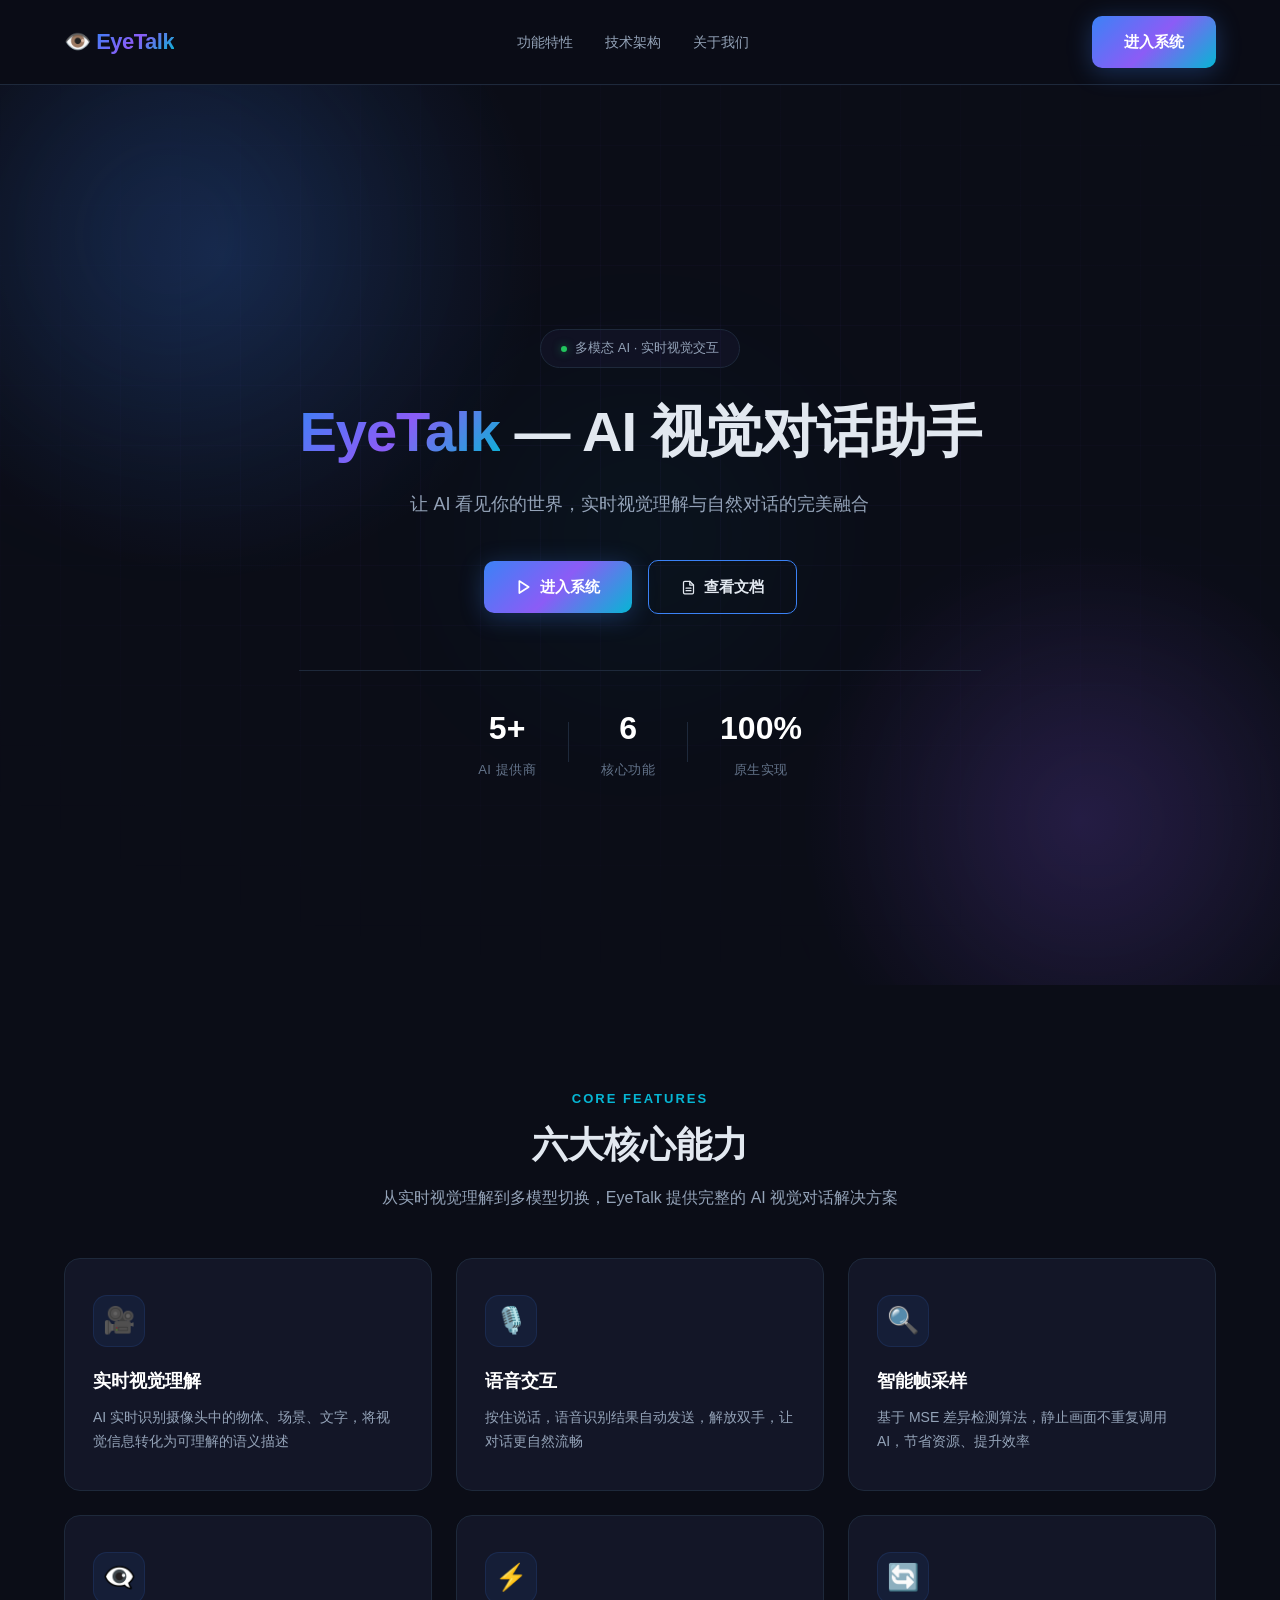
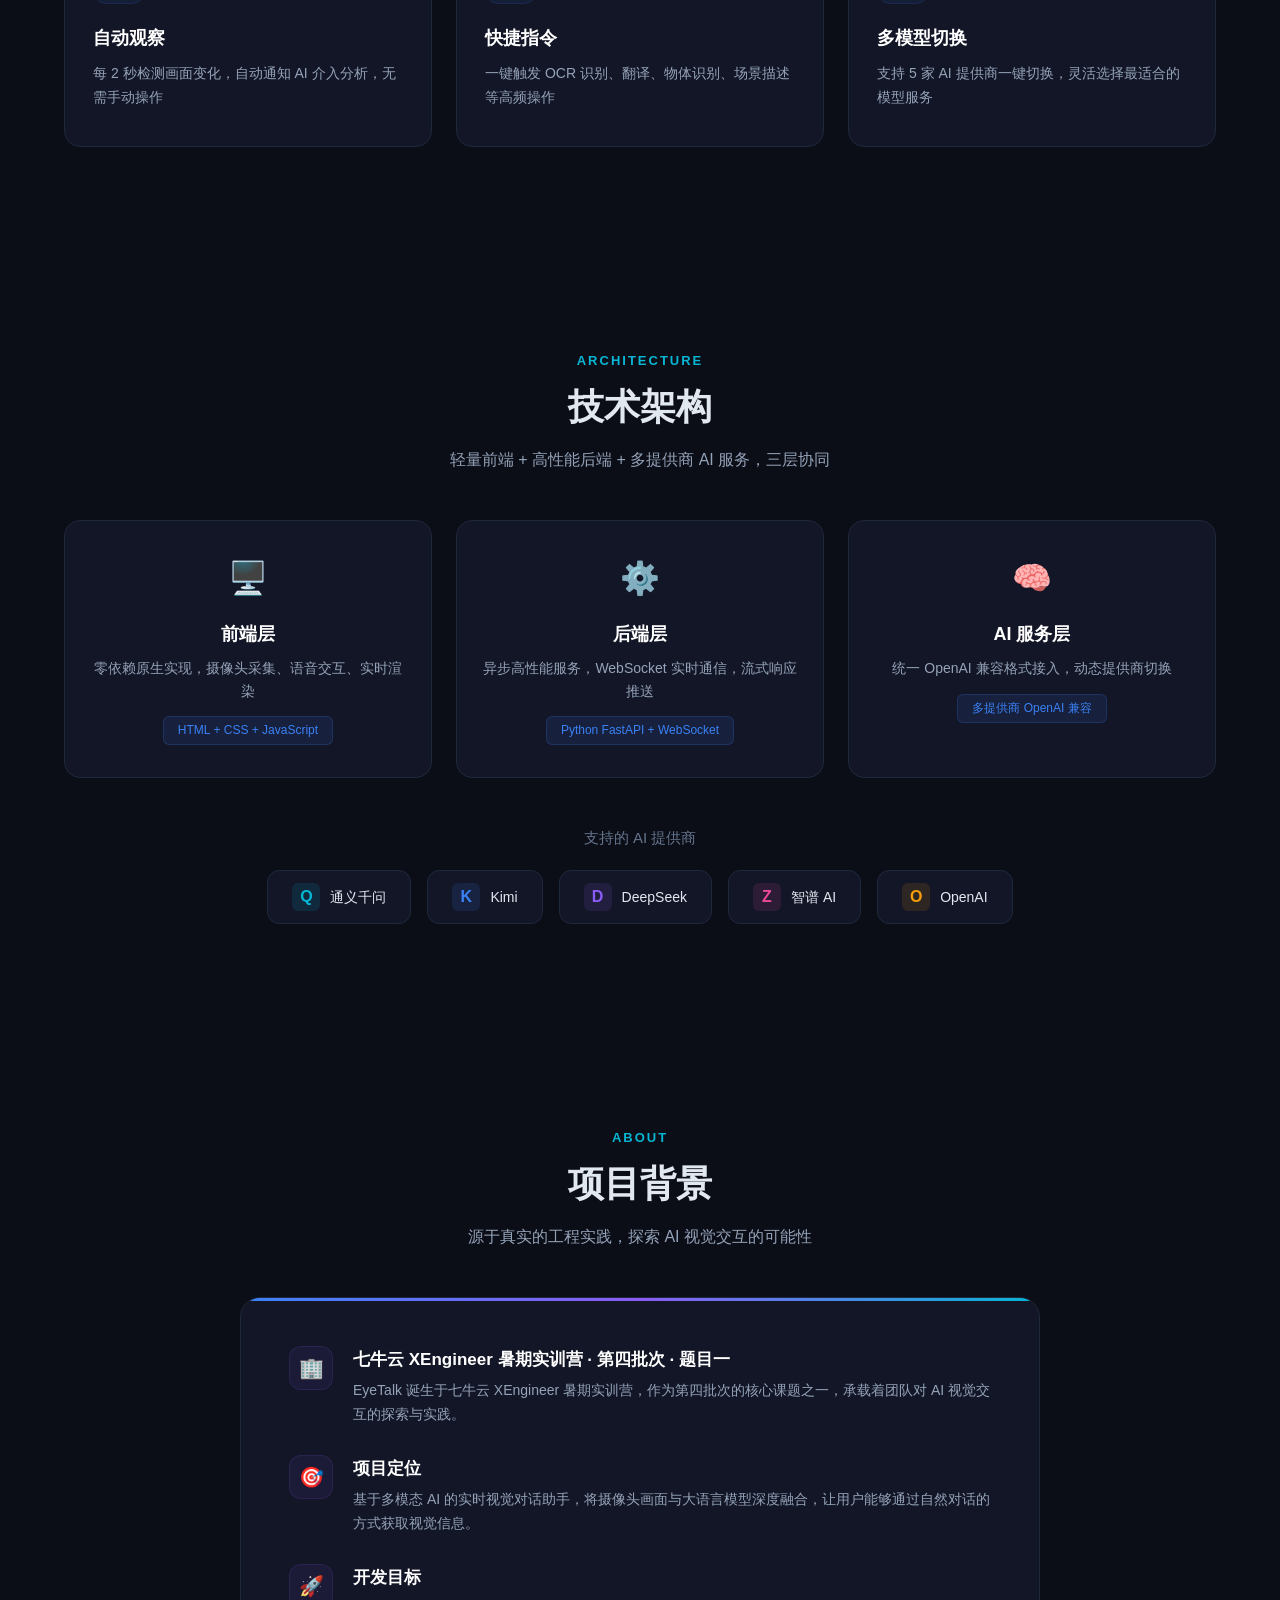
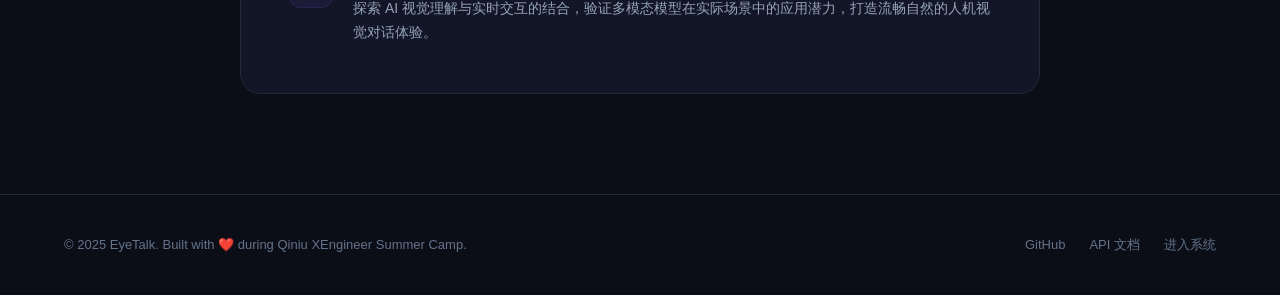
==== eye-talk/frontend/landing.html @ 1db2040d "feat(frontend): 新增项目启动首页，实现双页面结构 - 新增 landing.html 作为项目首页（MiMo 风格深色科技主题） - 新增 landing.css 实现响应式布局、卡片" ====
<!DOCTYPE html>
<html lang="zh-CN">
<head>
  <meta charset="UTF-8" />
  <meta name="viewport" content="width=device-width, initial-scale=1.0" />
  <title>EyeTalk — AI 视觉对话助手</title>
  <meta name="description" content="让 AI 看见你的世界，实时视觉理解与自然对话的完美融合" />
  <link rel="stylesheet" href="landing.css" />
</head>
<body>

  <!-- ==================== Navigation ==================== -->
  <nav class="nav">
    <div class="container nav-inner">
      <a href="landing.html" class="nav-logo">👁️ <span>EyeTalk</span></a>
      <ul class="nav-links">
        <li><a href="#features">功能特性</a></li>
        <li><a href="#architecture">技术架构</a></li>
        <li><a href="#background">关于我们</a></li>
      </ul>
      <a href="/app/" class="btn btn-primary nav-cta">进入系统</a>
    </div>
  </nav>

  <!-- ==================== Hero ==================== -->
  <section class="hero">
    <!-- 背景装饰 -->
    <div class="hero-grid"></div>
    <div class="hero-glow hero-glow--blue"></div>
    <div class="hero-glow hero-glow--purple"></div>
    <div class="hero-glow hero-glow--cyan"></div>

    <div class="hero-content">
      <div class="hero-badge">
        <span class="dot"></span>
        多模态 AI · 实时视觉交互
      </div>

      <h1 class="hero-title">
        <span class="gradient-text">EyeTalk</span> — AI 视觉对话助手
      </h1>

      <p class="hero-subtitle">
        让 AI 看见你的世界，实时视觉理解与自然对话的完美融合
      </p>

      <div class="hero-actions">
        <a href="/app/" class="btn btn-primary">
          <svg width="16" height="16" viewBox="0 0 24 24" fill="none" stroke="currentColor" stroke-width="2.5" stroke-linecap="round" stroke-linejoin="round"><polygon points="5 3 19 12 5 21 5 3"/></svg>
          进入系统
        </a>
        <a href="/docs" class="btn btn-secondary">
          <svg width="15" height="15" viewBox="0 0 24 24" fill="none" stroke="currentColor" stroke-width="2" stroke-linecap="round" stroke-linejoin="round"><path d="M14 2H6a2 2 0 0 0-2 2v16a2 2 0 0 0 2 2h12a2 2 0 0 0 2-2V8z"/><polyline points="14 2 14 8 20 8"/><line x1="16" y1="13" x2="8" y2="13"/><line x1="16" y1="17" x2="8" y2="17"/></svg>
          查看文档
        </a>
      </div>

      <!-- 统计数据 -->
      <div class="hero-stats">
        <div class="stat-item">
          <span class="stat-number" data-count="5" data-suffix="+">0</span>
          <span class="stat-label">AI 提供商</span>
        </div>
        <div class="stat-divider"></div>
        <div class="stat-item">
          <span class="stat-number" data-count="6" data-suffix="">0</span>
          <span class="stat-label">核心功能</span>
        </div>
        <div class="stat-divider"></div>
        <div class="stat-item">
          <span class="stat-number" data-count="100" data-suffix="%">0</span>
          <span class="stat-label">原生实现</span>
        </div>
      </div>
    </div>
  </section>

  <!-- ==================== Features ==================== -->
  <section class="features" id="features">
    <div class="container">
      <div class="text-center reveal">
        <span class="section-label">Core Features</span>
        <h2 class="section-title">六大核心能力</h2>
        <p class="section-desc">从实时视觉理解到多模型切换，EyeTalk 提供完整的 AI 视觉对话解决方案</p>
      </div>

      <div class="features-grid">
        <!-- 1 -->
        <div class="feature-card reveal">
          <div class="feature-icon">🎥</div>
          <h3>实时视觉理解</h3>
          <p>AI 实时识别摄像头中的物体、场景、文字，将视觉信息转化为可理解的语义描述</p>
        </div>
        <!-- 2 -->
        <div class="feature-card reveal">
          <div class="feature-icon">🎙️</div>
          <h3>语音交互</h3>
          <p>按住说话，语音识别结果自动发送，解放双手，让对话更自然流畅</p>
        </div>
        <!-- 3 -->
        <div class="feature-card reveal">
          <div class="feature-icon">🔍</div>
          <h3>智能帧采样</h3>
          <p>基于 MSE 差异检测算法，静止画面不重复调用 AI，节省资源、提升效率</p>
        </div>
        <!-- 4 -->
        <div class="feature-card reveal">
          <div class="feature-icon">👁️‍🗨️</div>
          <h3>自动观察</h3>
          <p>每 2 秒检测画面变化，自动通知 AI 介入分析，无需手动操作</p>
        </div>
        <!-- 5 -->
        <div class="feature-card reveal">
          <div class="feature-icon">⚡</div>
          <h3>快捷指令</h3>
          <p>一键触发 OCR 识别、翻译、物体识别、场景描述等高频操作</p>
        </div>
        <!-- 6 -->
        <div class="feature-card reveal">
          <div class="feature-icon">🔄</div>
          <h3>多模型切换</h3>
          <p>支持 5 家 AI 提供商一键切换，灵活选择最适合的模型服务</p>
        </div>
      </div>
    </div>
  </section>

  <!-- ==================== Architecture ==================== -->
  <section class="architecture" id="architecture">
    <div class="container">
      <div class="text-center reveal">
        <span class="section-label">Architecture</span>
        <h2 class="section-title">技术架构</h2>
        <p class="section-desc">轻量前端 + 高性能后端 + 多提供商 AI 服务，三层协同</p>
      </div>

      <div class="arch-wrapper reveal">
        <!-- 三层架构 -->
        <div class="arch-layers">
          <div class="arch-layer">
            <div class="arch-layer-icon">🖥️</div>
            <h3>前端层</h3>
            <p>零依赖原生实现，摄像头采集、语音交互、实时渲染</p>
            <span class="tech-tag">HTML + CSS + JavaScript</span>
          </div>
          <div class="arch-layer">
            <div class="arch-layer-icon">⚙️</div>
            <h3>后端层</h3>
            <p>异步高性能服务，WebSocket 实时通信，流式响应推送</p>
            <span class="tech-tag">Python FastAPI + WebSocket</span>
          </div>
          <div class="arch-layer">
            <div class="arch-layer-icon">🧠</div>
            <h3>AI 服务层</h3>
            <p>统一 OpenAI 兼容格式接入，动态提供商切换</p>
            <span class="tech-tag">多提供商 OpenAI 兼容</span>
          </div>
        </div>

        <!-- 提供商列表 -->
        <div class="providers-section">
          <h3>支持的 AI 提供商</h3>
          <div class="providers-grid">
            <div class="provider-chip">
              <div class="provider-logo" style="color:#06B6D4;background:rgba(6,182,212,0.12)">Q</div>
              通义千问
            </div>
            <div class="provider-chip">
              <div class="provider-logo" style="color:#3B82F6;background:rgba(59,130,246,0.12)">K</div>
              Kimi
            </div>
            <div class="provider-chip">
              <div class="provider-logo" style="color:#8B5CF6;background:rgba(139,92,246,0.12)">D</div>
              DeepSeek
            </div>
            <div class="provider-chip">
              <div class="provider-logo" style="color:#EC4899;background:rgba(236,72,153,0.12)">Z</div>
              智谱 AI
            </div>
            <div class="provider-chip">
              <div class="provider-logo" style="color:#F59E0B;background:rgba(245,158,11,0.12)">O</div>
              OpenAI
            </div>
          </div>
        </div>
      </div>
    </div>
  </section>

  <!-- ==================== Background ==================== -->
  <section class="background" id="background">
    <div class="container">
      <div class="text-center reveal">
        <span class="section-label">About</span>
        <h2 class="section-title">项目背景</h2>
        <p class="section-desc">源于真实的工程实践，探索 AI 视觉交互的可能性</p>
      </div>

      <div class="bg-card reveal">
        <div class="bg-items">
          <div class="bg-item">
            <div class="bg-item-icon">🏢</div>
            <div class="bg-item-text">
              <h3>七牛云 XEngineer 暑期实训营 · 第四批次 · 题目一</h3>
              <p>EyeTalk 诞生于七牛云 XEngineer 暑期实训营，作为第四批次的核心课题之一，承载着团队对 AI 视觉交互的探索与实践。</p>
            </div>
          </div>
          <div class="bg-item">
            <div class="bg-item-icon">🎯</div>
            <div class="bg-item-text">
              <h3>项目定位</h3>
              <p>基于多模态 AI 的实时视觉对话助手，将摄像头画面与大语言模型深度融合，让用户能够通过自然对话的方式获取视觉信息。</p>
            </div>
          </div>
          <div class="bg-item">
            <div class="bg-item-icon">🚀</div>
            <div class="bg-item-text">
              <h3>开发目标</h3>
              <p>探索 AI 视觉理解与实时交互的结合，验证多模态模型在实际场景中的应用潜力，打造流畅自然的人机视觉对话体验。</p>
            </div>
          </div>
        </div>
      </div>
    </div>
  </section>

  <!-- ==================== Footer ==================== -->
  <footer class="footer">
    <div class="container footer-inner">
      <p class="footer-copy">&copy; 2025 EyeTalk. Built with ❤️ during Qiniu XEngineer Summer Camp.</p>
      <div class="footer-links">
        <a href="https://github.com" target="_blank" rel="noopener">GitHub</a>
        <a href="/docs">API 文档</a>
        <a href="/app/">进入系统</a>
      </div>
    </div>
  </footer>

  <script src="landing.js"></script>
</body>
</html>
---- eye-talk/frontend/landing.css ----
/* ============================================================
   EyeTalk Landing Page — 深色科技风（MiMo 风格参考）
   配色：蓝 #3B82F6 / 紫 #8B5CF6 / 青 #06B6D4
   背景 #0B0D17 / 卡片 #131627 / 边框 #1E293B
   ============================================================ */

/* ---------- Reset ---------- */
*, *::before, *::after {
  margin: 0;
  padding: 0;
  box-sizing: border-box;
}

/* ---------- Root Variables ---------- */
:root {
  --bg:            #0B0D17;
  --bg-card:       #131627;
  --bg-card-hover: #181B30;
  --border:        #1E293B;
  --text:          #E2E8F0;
  --text-sub:      #94A3B8;
  --text-muted:    #64748B;
  --blue:          #3B82F6;
  --purple:        #8B5CF6;
  --cyan:          #06B6D4;
  --gradient:      linear-gradient(135deg, #3B82F6 0%, #8B5CF6 50%, #06B6D4 100%);
  --font:          -apple-system, BlinkMacSystemFont, "Segoe UI", "PingFang SC",
                   "Microsoft YaHei", "Noto Sans SC", sans-serif;
}

/* ---------- Global ---------- */
html {
  scroll-behavior: smooth;
}

body {
  font-family: var(--font);
  background: var(--bg);
  color: var(--text);
  line-height: 1.6;
  overflow-x: hidden;
  -webkit-font-smoothing: antialiased;
  -moz-osx-font-smoothing: grayscale;
}

a {
  color: inherit;
  text-decoration: none;
}

img {
  max-width: 100%;
  display: block;
}

/* ---------- Container ---------- */
.container {
  max-width: 1200px;
  margin: 0 auto;
  padding: 0 24px;
}

/* ---------- FadeInUp Keyframes ---------- */
@keyframes fadeInUp {
  from {
    opacity: 0;
    transform: translateY(28px);
  }
  to {
    opacity: 1;
    transform: translateY(0);
  }
}

/* ---------- Section Common ---------- */
.section-label {
  display: inline-block;
  font-size: 13px;
  font-weight: 600;
  letter-spacing: 2px;
  text-transform: uppercase;
  color: var(--cyan);
  margin-bottom: 12px;
}

.section-title {
  font-size: 36px;
  font-weight: 700;
  line-height: 1.3;
  margin-bottom: 16px;
}

.section-desc {
  font-size: 16px;
  color: var(--text-sub);
  max-width: 640px;
  margin: 0 auto 48px;
}

.text-center {
  text-align: center;
}


/* ==================== Navigation ==================== */
.nav {
  position: sticky;
  top: 0;
  z-index: 1000;
  padding: 16px 0;
  background: rgba(11, 13, 23, 0.8);
  backdrop-filter: blur(12px);
  -webkit-backdrop-filter: blur(12px);
  border-bottom: 1px solid var(--border);
  transition: background 0.3s ease, box-shadow 0.3s ease;
}

.nav.scrolled {
  background: rgba(11, 13, 23, 0.95);
  box-shadow: 0 4px 24px rgba(0, 0, 0, 0.4);
}

.nav-inner {
  display: flex;
  align-items: center;
  justify-content: space-between;
}

.nav-logo {
  font-size: 22px;
  font-weight: 700;
  letter-spacing: -0.5px;
}

.nav-logo span {
  background: var(--gradient);
  -webkit-background-clip: text;
  -webkit-text-fill-color: transparent;
  background-clip: text;
}

.nav-links {
  display: flex;
  align-items: center;
  gap: 32px;
  list-style: none;
}

.nav-links a {
  font-size: 14px;
  color: var(--text-sub);
  transition: color 0.25s ease;
}

.nav-links a:hover {
  color: var(--text);
}

.nav-cta {
  padding: 10px 24px;
  font-size: 14px;
}


/* ==================== Buttons ==================== */
.btn {
  display: inline-flex;
  align-items: center;
  justify-content: center;
  gap: 8px;
  padding: 14px 32px;
  border-radius: 10px;
  font-size: 15px;
  font-weight: 600;
  cursor: pointer;
  border: none;
  transition: all 0.3s ease;
  white-space: nowrap;
}

.btn-primary {
  background: var(--gradient);
  color: #fff;
  box-shadow: 0 4px 24px rgba(59, 130, 246, 0.3);
}

.btn-primary:hover {
  transform: translateY(-2px);
  box-shadow: 0 8px 36px rgba(59, 130, 246, 0.5);
}

.btn-secondary {
  background: transparent;
  color: var(--text);
  border: 1px solid var(--blue);
}

.btn-secondary:hover {
  background: rgba(59, 130, 246, 0.08);
  transform: translateY(-2px);
  box-shadow: 0 4px 20px rgba(59, 130, 246, 0.15);
}


/* ==================== Hero ==================== */
.hero {
  position: relative;
  min-height: 100vh;
  display: flex;
  align-items: center;
  justify-content: center;
  text-align: center;
  padding: 120px 24px 80px;
  overflow: hidden;
}

/* 径向渐变光晕装饰 */
.hero::before {
  content: "";
  position: absolute;
  top: -20%;
  left: -10%;
  width: 700px;
  height: 700px;
  background: radial-gradient(circle, rgba(59, 130, 246, 0.18) 0%, transparent 65%);
  pointer-events: none;
}

.hero::after {
  content: "";
  position: absolute;
  bottom: -15%;
  right: -8%;
  width: 600px;
  height: 600px;
  background: radial-gradient(circle, rgba(139, 92, 246, 0.15) 0%, transparent 65%);
  pointer-events: none;
}

.hero-glow {
  position: absolute;
  border-radius: 50%;
  filter: blur(100px);
  pointer-events: none;
  opacity: 0.5;
}

.hero-glow--blue {
  width: 500px;
  height: 500px;
  background: radial-gradient(circle, rgba(59, 130, 246, 0.3), transparent 70%);
  top: -100px;
  left: -80px;
}

.hero-glow--purple {
  width: 450px;
  height: 450px;
  background: radial-gradient(circle, rgba(139, 92, 246, 0.25), transparent 70%);
  bottom: -60px;
  right: -40px;
}

.hero-glow--cyan {
  width: 350px;
  height: 350px;
  background: radial-gradient(circle, rgba(6, 182, 212, 0.2), transparent 70%);
  top: 50%;
  left: 50%;
  transform: translate(-50%, -50%);
}

/* 网格背景 */
.hero-grid {
  position: absolute;
  inset: 0;
  background-image:
    linear-gradient(rgba(139, 92, 246, 0.04) 1px, transparent 1px),
    linear-gradient(90deg, rgba(139, 92, 246, 0.04) 1px, transparent 1px);
  background-size: 60px 60px;
  mask-image: radial-gradient(ellipse 70% 60% at 50% 40%, black 20%, transparent 100%);
  -webkit-mask-image: radial-gradient(ellipse 70% 60% at 50% 40%, black 20%, transparent 100%);
}

.hero-content {
  position: relative;
  z-index: 1;
  max-width: 800px;
  animation: fadeInUp 0.8s ease both;
}

.hero-badge {
  display: inline-flex;
  align-items: center;
  gap: 8px;
  padding: 8px 20px;
  border-radius: 999px;
  border: 1px solid var(--border);
  background: rgba(139, 92, 246, 0.05);
  font-size: 13px;
  color: var(--text-sub);
  margin-bottom: 32px;
  animation: fadeInUp 0.8s ease 0.1s both;
}

.hero-badge .dot {
  width: 6px;
  height: 6px;
  border-radius: 50%;
  background: #22C55E;
  box-shadow: 0 0 8px rgba(34, 197, 94, 0.6);
}

.hero-title {
  font-size: 56px;
  font-weight: 800;
  line-height: 1.15;
  letter-spacing: -1px;
  margin-bottom: 24px;
  animation: fadeInUp 0.8s ease 0.2s both;
}

.hero-title .gradient-text {
  background: var(--gradient);
  -webkit-background-clip: text;
  -webkit-text-fill-color: transparent;
  background-clip: text;
}

.hero-subtitle {
  font-size: 18px;
  color: var(--text-sub);
  line-height: 1.8;
  margin-bottom: 40px;
  animation: fadeInUp 0.8s ease 0.35s both;
}

.hero-actions {
  display: flex;
  align-items: center;
  justify-content: center;
  gap: 16px;
  animation: fadeInUp 0.8s ease 0.5s both;
}

/* Hero 统计数据 */
.hero-stats {
  display: flex;
  align-items: center;
  justify-content: center;
  gap: 32px;
  margin-top: 56px;
  padding-top: 32px;
  border-top: 1px solid var(--border);
  animation: fadeInUp 0.8s ease 0.65s both;
}

.stat-item {
  display: flex;
  flex-direction: column;
  align-items: center;
  gap: 6px;
}

.stat-number {
  font-size: 32px;
  font-weight: 700;
  color: #fff;
  font-variant-numeric: tabular-nums;
}

.stat-label {
  font-size: 13px;
  color: var(--text-muted);
  letter-spacing: 0.5px;
}

.stat-divider {
  width: 1px;
  height: 40px;
  background: var(--border);
}


/* ==================== Features ==================== */
.features {
  padding: 100px 0;
  position: relative;
}

.features > .text-center {
  animation: fadeInUp 0.7s ease both;
}

.features-grid {
  display: grid;
  grid-template-columns: repeat(3, 1fr);
  gap: 24px;
}

.feature-card {
  background: var(--bg-card);
  border: 1px solid var(--border);
  border-radius: 16px;
  padding: 36px 28px;
  transition: all 0.3s ease;
  position: relative;
  overflow: hidden;
  opacity: 0;
  animation: fadeInUp 0.6s ease both;
}

.feature-card:nth-child(1) { animation-delay: 0.05s; }
.feature-card:nth-child(2) { animation-delay: 0.1s; }
.feature-card:nth-child(3) { animation-delay: 0.15s; }
.feature-card:nth-child(4) { animation-delay: 0.2s; }
.feature-card:nth-child(5) { animation-delay: 0.25s; }
.feature-card:nth-child(6) { animation-delay: 0.3s; }

.feature-card::before {
  content: "";
  position: absolute;
  top: 0;
  left: 0;
  right: 0;
  height: 2px;
  background: var(--gradient);
  opacity: 0;
  transition: opacity 0.3s ease;
}

.feature-card:hover {
  background: var(--bg-card-hover);
  border-color: var(--blue);
  transform: translateY(-4px);
  box-shadow:
    0 12px 40px rgba(0, 0, 0, 0.3),
    0 0 24px rgba(59, 130, 246, 0.08);
}

.feature-card:hover::before {
  opacity: 1;
}

.feature-icon {
  width: 52px;
  height: 52px;
  border-radius: 14px;
  display: flex;
  align-items: center;
  justify-content: center;
  font-size: 26px;
  margin-bottom: 20px;
  background: rgba(59, 130, 246, 0.08);
  border: 1px solid rgba(59, 130, 246, 0.12);
  transition: background 0.3s ease;
}

.feature-card:hover .feature-icon {
  background: rgba(59, 130, 246, 0.15);
}

.feature-card h3 {
  font-size: 18px;
  font-weight: 600;
  color: #fff;
  margin-bottom: 10px;
}

.feature-card p {
  font-size: 14px;
  color: var(--text-sub);
  line-height: 1.7;
}


/* ==================== Architecture ==================== */
.architecture {
  padding: 100px 0;
  position: relative;
}

.architecture > .text-center {
  animation: fadeInUp 0.7s ease both;
}

.arch-wrapper {
  display: flex;
  flex-direction: column;
  gap: 40px;
  animation: fadeInUp 0.7s ease 0.15s both;
}

.arch-layers {
  display: grid;
  grid-template-columns: repeat(3, 1fr);
  gap: 24px;
}

.arch-layer {
  background: var(--bg-card);
  border: 1px solid var(--border);
  border-radius: 16px;
  padding: 32px 24px;
  text-align: center;
  transition: all 0.3s ease;
}

.arch-layer:hover {
  border-color: var(--blue);
  transform: translateY(-3px);
  box-shadow: 0 8px 32px rgba(0, 0, 0, 0.25);
}

.arch-layer-icon {
  font-size: 32px;
  margin-bottom: 16px;
}

.arch-layer h3 {
  font-size: 18px;
  font-weight: 600;
  color: #fff;
  margin-bottom: 8px;
}

.arch-layer p {
  font-size: 14px;
  color: var(--text-sub);
  line-height: 1.6;
}

.tech-tag {
  display: inline-block;
  margin-top: 14px;
  padding: 4px 14px;
  border-radius: 6px;
  font-size: 12px;
  font-weight: 500;
  background: rgba(59, 130, 246, 0.1);
  color: var(--blue);
  border: 1px solid rgba(59, 130, 246, 0.2);
}

/* Providers */
.providers-section {
  margin-top: 8px;
}

.providers-section h3 {
  font-size: 15px;
  font-weight: 500;
  margin-bottom: 20px;
  text-align: center;
  color: var(--text-muted);
}

.providers-grid {
  display: flex;
  justify-content: center;
  gap: 16px;
  flex-wrap: wrap;
}

.provider-chip {
  display: flex;
  align-items: center;
  gap: 10px;
  padding: 12px 24px;
  background: var(--bg-card);
  border: 1px solid var(--border);
  border-radius: 12px;
  font-size: 14px;
  font-weight: 500;
  transition: all 0.3s ease;
}

.provider-chip:hover {
  border-color: var(--blue);
  background: var(--bg-card-hover);
  transform: translateY(-2px);
}

.provider-logo {
  width: 28px;
  height: 28px;
  border-radius: 6px;
  display: flex;
  align-items: center;
  justify-content: center;
  font-size: 16px;
  font-weight: 700;
  background: rgba(59, 130, 246, 0.12);
  color: var(--blue);
}


/* ==================== Background / About ==================== */
.background {
  padding: 100px 0;
}

.background > .text-center {
  animation: fadeInUp 0.7s ease both;
}

.bg-card {
  max-width: 800px;
  margin: 0 auto;
  background: var(--bg-card);
  border: 1px solid var(--border);
  border-radius: 20px;
  padding: 48px;
  position: relative;
  overflow: hidden;
  animation: fadeInUp 0.7s ease 0.15s both;
}

.bg-card::before {
  content: "";
  position: absolute;
  top: 0;
  left: 0;
  right: 0;
  height: 3px;
  background: var(--gradient);
}

.bg-items {
  display: flex;
  flex-direction: column;
  gap: 28px;
}

.bg-item {
  display: flex;
  align-items: flex-start;
  gap: 20px;
}

.bg-item-icon {
  width: 44px;
  height: 44px;
  flex-shrink: 0;
  border-radius: 12px;
  display: flex;
  align-items: center;
  justify-content: center;
  font-size: 20px;
  background: rgba(139, 92, 246, 0.08);
  border: 1px solid rgba(139, 92, 246, 0.12);
}

.bg-item-text h3 {
  font-size: 17px;
  font-weight: 600;
  color: #fff;
  margin-bottom: 6px;
}

.bg-item-text p {
  font-size: 14px;
  color: var(--text-sub);
  line-height: 1.7;
}


/* ==================== Footer ==================== */
.footer {
  padding: 40px 0;
  border-top: 1px solid var(--border);
}

.footer-inner {
  display: flex;
  align-items: center;
  justify-content: space-between;
}

.footer-copy {
  font-size: 13px;
  color: var(--text-muted);
}

.footer-links {
  display: flex;
  gap: 24px;
}

.footer-links a {
  font-size: 13px;
  color: var(--text-muted);
  transition: color 0.25s ease;
}

.footer-links a:hover {
  color: var(--text);
}


/* ==================== Scroll Reveal ==================== */
.reveal {
  opacity: 0;
  transform: translateY(28px);
  transition: opacity 0.7s ease, transform 0.7s ease;
}

.reveal.visible {
  opacity: 1;
  transform: translateY(0);
}


/* ==================== Responsive ==================== */
@media (max-width: 1200px) {
  .features-grid {
    grid-template-columns: repeat(2, 1fr);
  }
}

@media (max-width: 768px) {
  .hero-title {
    font-size: 36px;
  }

  .hero-subtitle {
    font-size: 16px;
  }

  .features-grid {
    grid-template-columns: 1fr;
  }

  .arch-layers {
    grid-template-columns: 1fr;
  }

  .nav-links {
    display: none;
  }

  .hero-actions {
    flex-direction: column;
  }

  .bg-card {
    padding: 28px;
  }
}
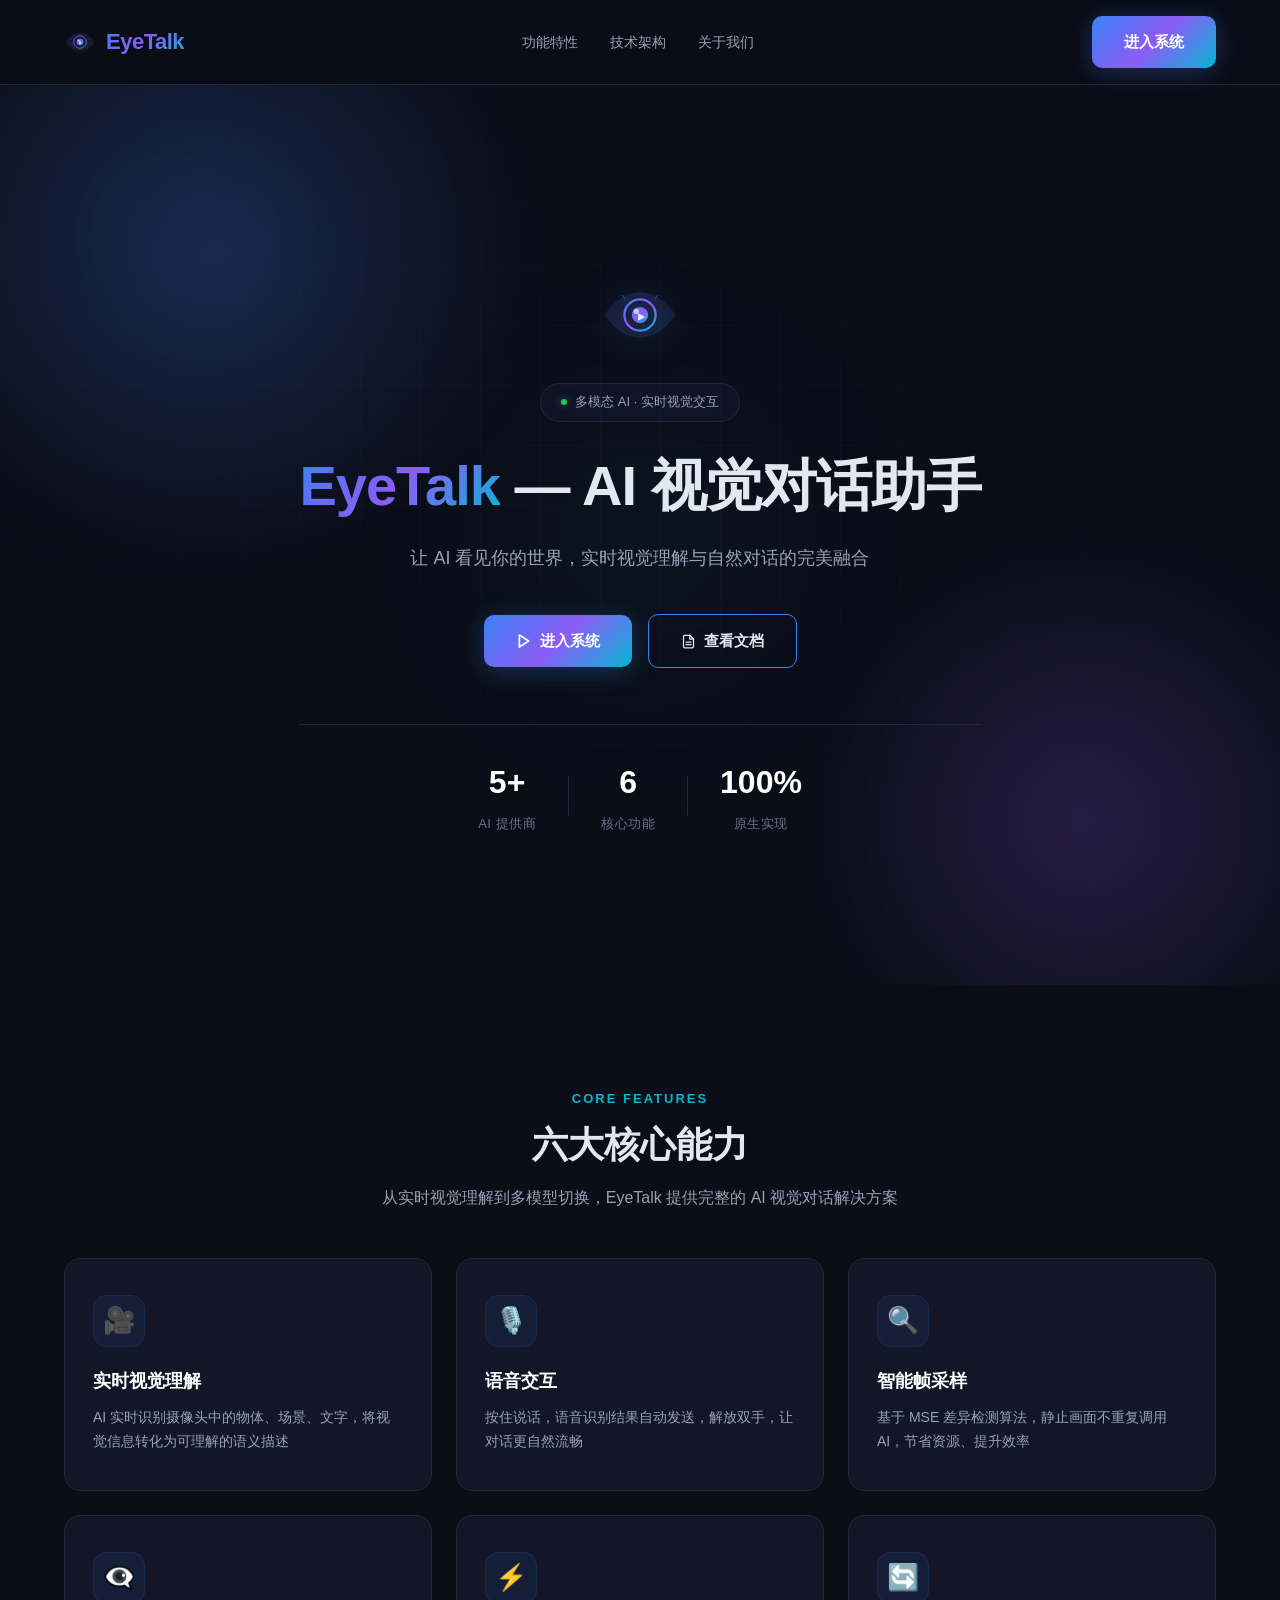
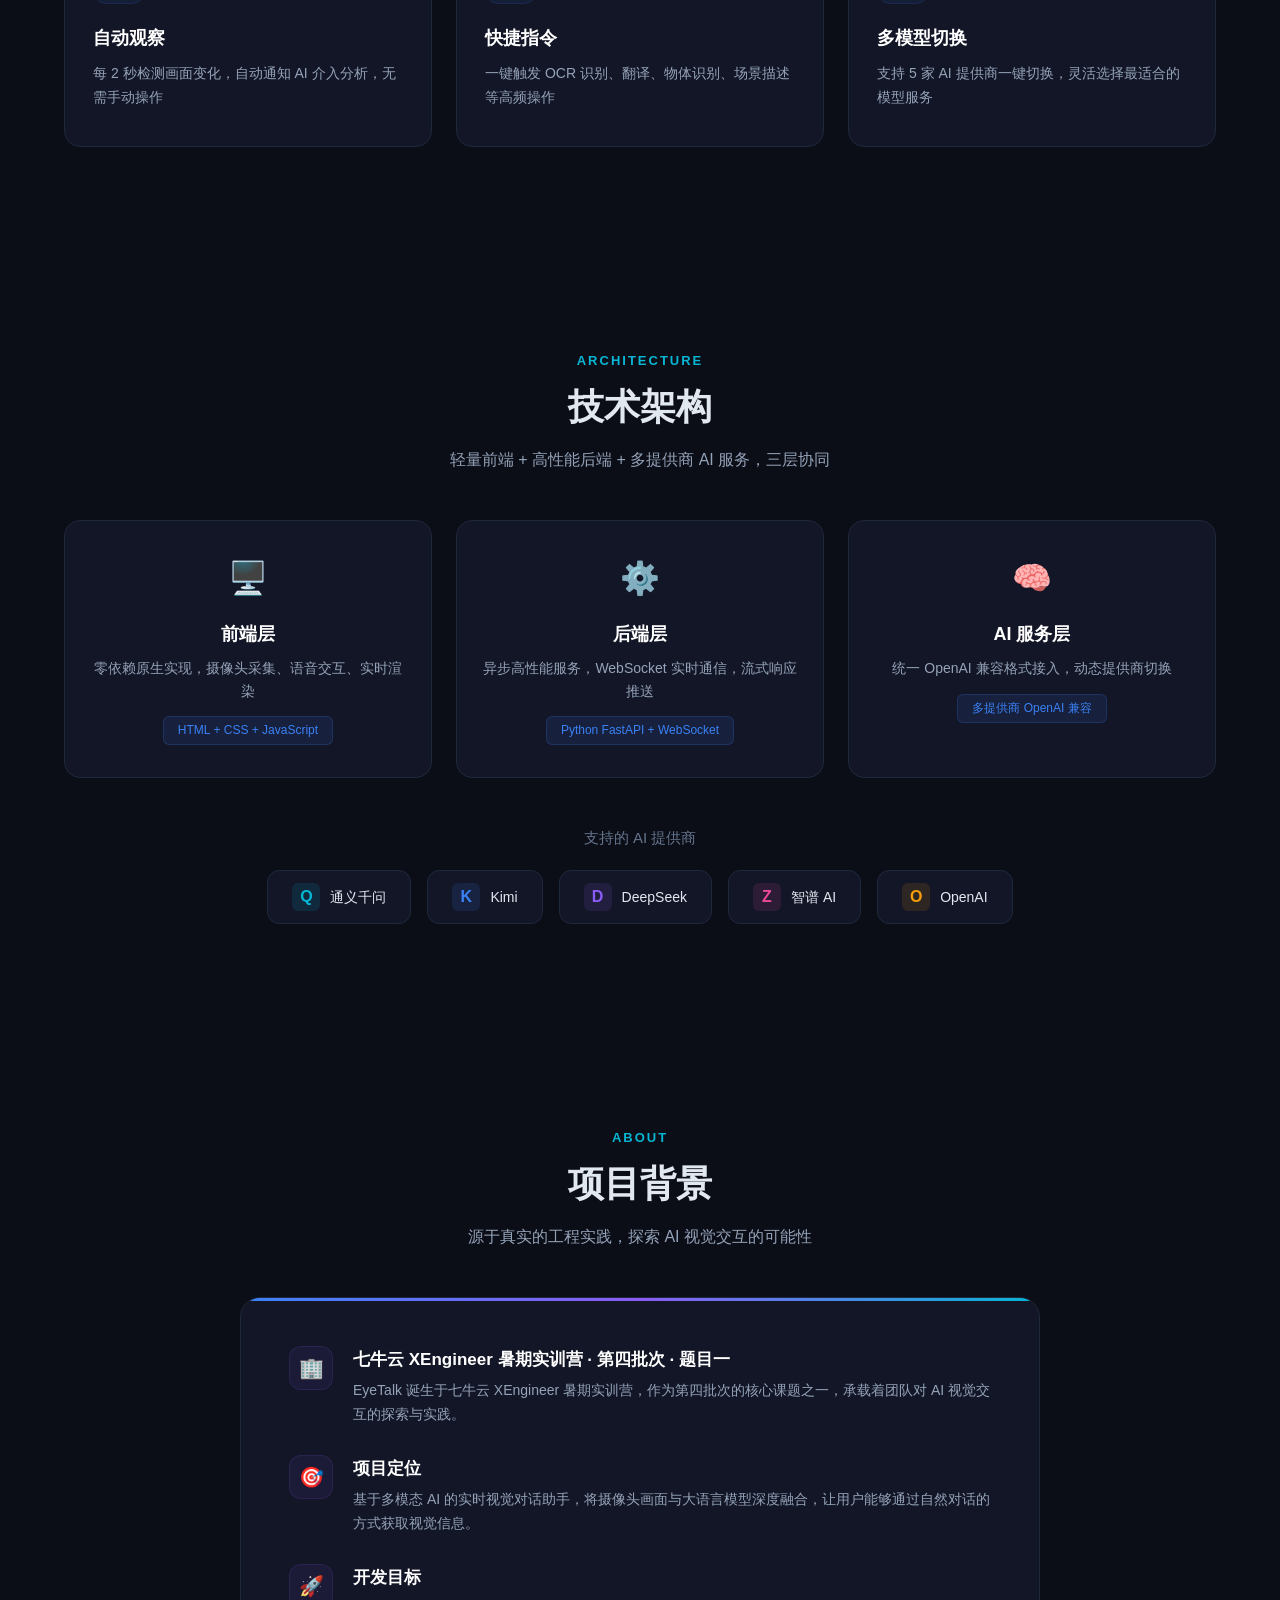
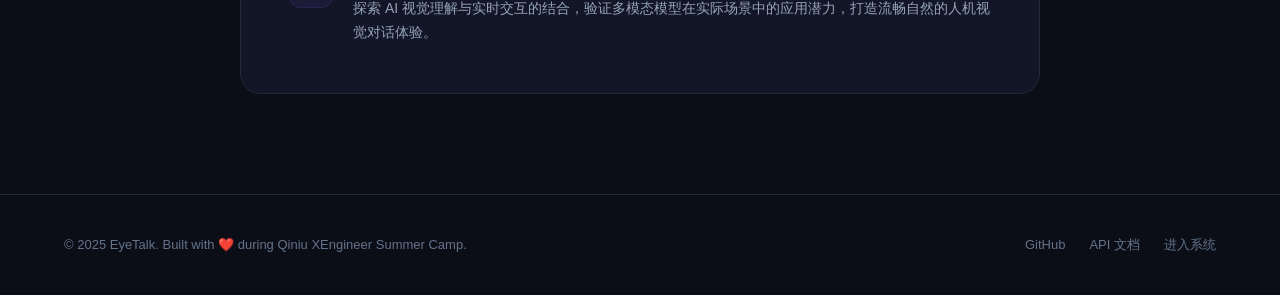
==== commit 52d4ff40: "feat(frontend): 添加项目图标及页面元素 - 新增 favicon.svg 矢量图标（眼睛+镜头+播放元素） - landing.html 导航栏及 Hero 区集成项目图标 - ind" ====
--- a/eye-talk/frontend/landing.html
+++ b/eye-talk/frontend/landing.html
@@ -5,6 +5,9 @@
   <meta name="viewport" content="width=device-width, initial-scale=1.0" />
   <title>EyeTalk — AI 视觉对话助手</title>
   <meta name="description" content="让 AI 看见你的世界，实时视觉理解与自然对话的完美融合" />
+  <meta name="theme-color" content="#0B0D17" />
+  <link rel="icon" type="image/svg+xml" href="favicon.svg" />
+  <link rel="apple-touch-icon" href="favicon.svg" />
   <link rel="stylesheet" href="landing.css" />
 </head>
 <body>
@@ -12,7 +15,7 @@
   <!-- ==================== Navigation ==================== -->
   <nav class="nav">
     <div class="container nav-inner">
-      <a href="landing.html" class="nav-logo">👁️ <span>EyeTalk</span></a>
+      <a href="landing.html" class="nav-logo"><img src="favicon.svg" alt="EyeTalk" class="nav-logo-icon" /><span>EyeTalk</span></a>
       <ul class="nav-links">
         <li><a href="#features">功能特性</a></li>
         <li><a href="#architecture">技术架构</a></li>
@@ -31,6 +34,10 @@
     <div class="hero-glow hero-glow--cyan"></div>
 
     <div class="hero-content">
+      <div class="hero-icon-wrapper">
+        <img src="favicon.svg" alt="EyeTalk" class="hero-icon" />
+      </div>
+
       <div class="hero-badge">
         <span class="dot"></span>
         多模态 AI · 实时视觉交互
--- a/eye-talk/frontend/landing.css
+++ b/eye-talk/frontend/landing.css
@@ -127,9 +127,17 @@
 }
 
 .nav-logo {
+  display: flex;
+  align-items: center;
+  gap: 10px;
   font-size: 22px;
   font-weight: 700;
   letter-spacing: -0.5px;
+}
+
+.nav-logo-icon {
+  width: 32px;
+  height: 32px;
 }
 
 .nav-logo span {
@@ -289,6 +297,26 @@
   animation: fadeInUp 0.8s ease both;
 }
 
+/* Hero 大号项目图标 */
+.hero-icon-wrapper {
+  display: flex;
+  justify-content: center;
+  margin-bottom: 28px;
+  animation: fadeInUp 0.8s ease 0.05s both;
+}
+
+.hero-icon {
+  width: 80px;
+  height: 80px;
+  filter: drop-shadow(0 0 24px rgba(59, 130, 246, 0.4));
+  animation: iconPulse 3s ease-in-out infinite;
+}
+
+@keyframes iconPulse {
+  0%, 100% { filter: drop-shadow(0 0 24px rgba(59, 130, 246, 0.4)); }
+  50%      { filter: drop-shadow(0 0 36px rgba(139, 92, 246, 0.6)); }
+}
+
 .hero-badge {
   display: inline-flex;
   align-items: center;
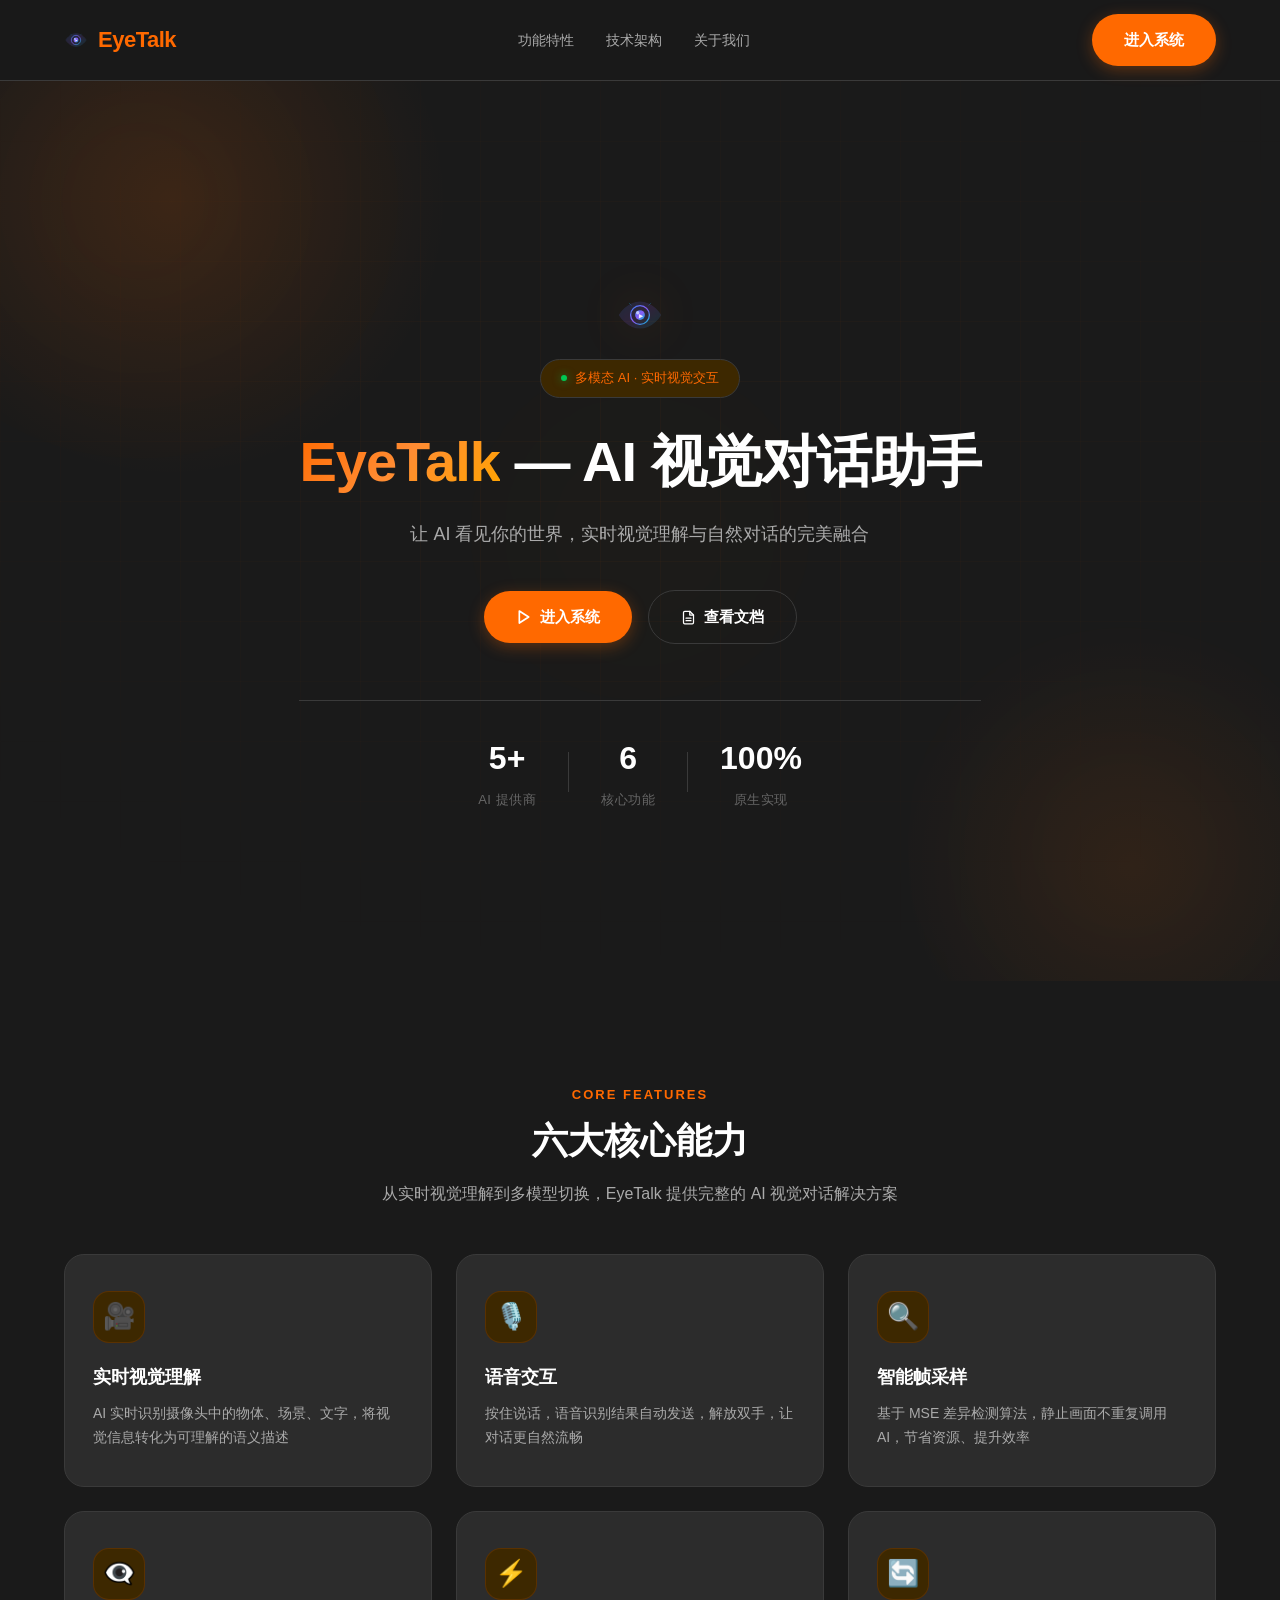
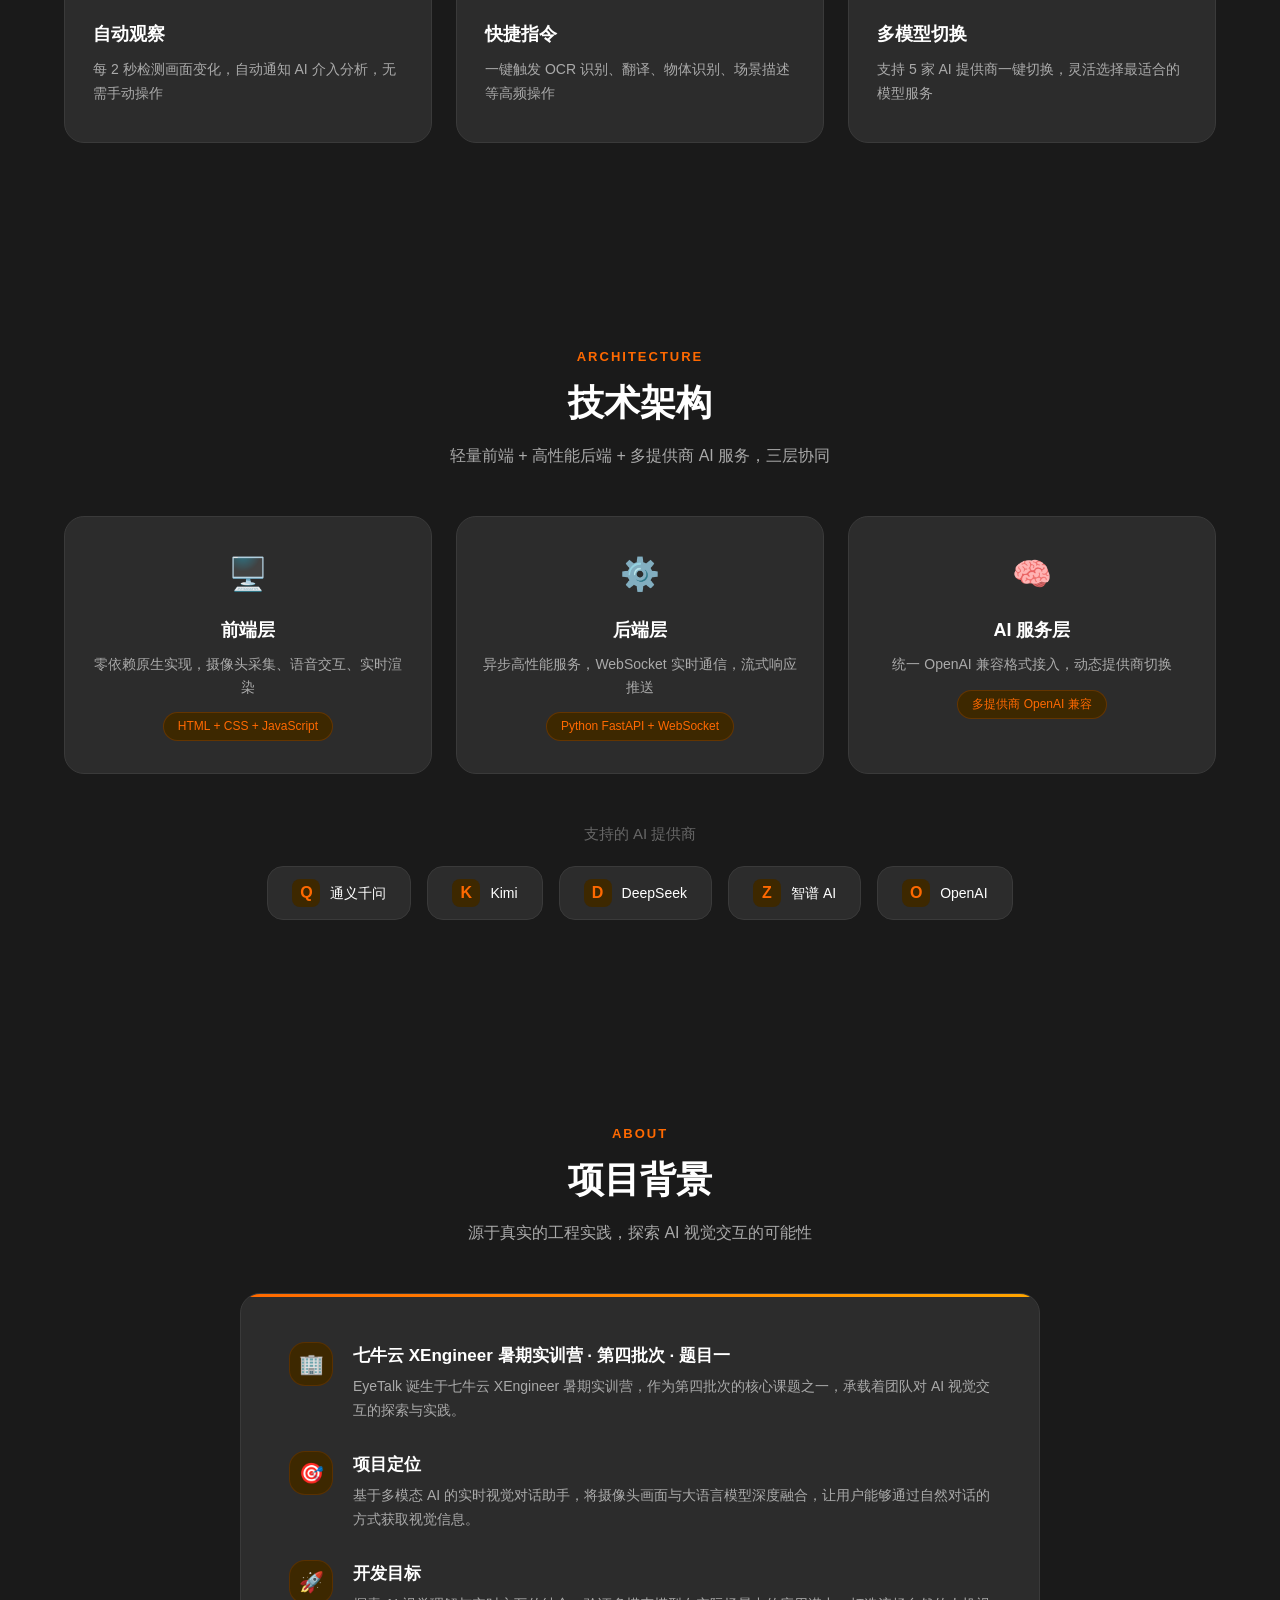
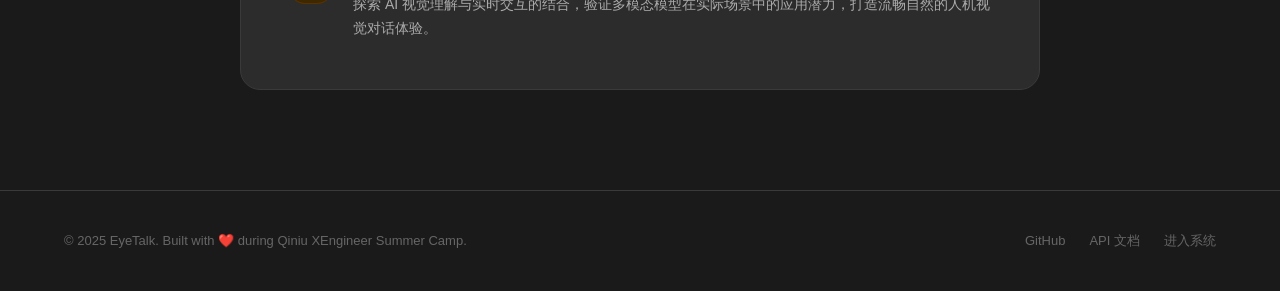
==== commit 1daf422a: "feat: 完成三项核心优化 — UI小米化/TTS流式播放/STT流式识别 Phase 1 — 小米 HyperOS UI 重设计: - style.css: CSS变量体系重构 (#FF6900 " ====
--- a/eye-talk/frontend/landing.html
+++ b/eye-talk/frontend/landing.html
@@ -5,7 +5,7 @@
   <meta name="viewport" content="width=device-width, initial-scale=1.0" />
   <title>EyeTalk — AI 视觉对话助手</title>
   <meta name="description" content="让 AI 看见你的世界，实时视觉理解与自然对话的完美融合" />
-  <meta name="theme-color" content="#0B0D17" />
+  <meta name="theme-color" content="#1A1A1A" />
   <link rel="icon" type="image/svg+xml" href="favicon.svg" />
   <link rel="apple-touch-icon" href="favicon.svg" />
   <link rel="stylesheet" href="landing.css" />
@@ -169,23 +169,23 @@
           <h3>支持的 AI 提供商</h3>
           <div class="providers-grid">
             <div class="provider-chip">
-              <div class="provider-logo" style="color:#06B6D4;background:rgba(6,182,212,0.12)">Q</div>
+              <div class="provider-logo">Q</div>
               通义千问
             </div>
             <div class="provider-chip">
-              <div class="provider-logo" style="color:#3B82F6;background:rgba(59,130,246,0.12)">K</div>
+              <div class="provider-logo">K</div>
               Kimi
             </div>
             <div class="provider-chip">
-              <div class="provider-logo" style="color:#8B5CF6;background:rgba(139,92,246,0.12)">D</div>
+              <div class="provider-logo">D</div>
               DeepSeek
             </div>
             <div class="provider-chip">
-              <div class="provider-logo" style="color:#EC4899;background:rgba(236,72,153,0.12)">Z</div>
+              <div class="provider-logo">Z</div>
               智谱 AI
             </div>
             <div class="provider-chip">
-              <div class="provider-logo" style="color:#F59E0B;background:rgba(245,158,11,0.12)">O</div>
+              <div class="provider-logo">O</div>
               OpenAI
             </div>
           </div>
--- a/eye-talk/frontend/landing.css
+++ b/eye-talk/frontend/landing.css
@@ -1,7 +1,6 @@
 /* ============================================================
-   EyeTalk Landing Page — 深色科技风（MiMo 风格参考）
-   配色：蓝 #3B82F6 / 紫 #8B5CF6 / 青 #06B6D4
-   背景 #0B0D17 / 卡片 #131627 / 边框 #1E293B
+   EyeTalk Landing Page — 小米 HyperOS 风格
+   主色 #FF6900 | 背景 #1A1A1A | 卡片 #2C2C2C
    ============================================================ */
 
 /* ---------- Reset ---------- */
@@ -13,19 +12,26 @@
 
 /* ---------- Root Variables ---------- */
 :root {
-  --bg:            #0B0D17;
-  --bg-card:       #131627;
-  --bg-card-hover: #181B30;
-  --border:        #1E293B;
-  --text:          #E2E8F0;
-  --text-sub:      #94A3B8;
-  --text-muted:    #64748B;
-  --blue:          #3B82F6;
-  --purple:        #8B5CF6;
-  --cyan:          #06B6D4;
-  --gradient:      linear-gradient(135deg, #3B82F6 0%, #8B5CF6 50%, #06B6D4 100%);
-  --font:          -apple-system, BlinkMacSystemFont, "Segoe UI", "PingFang SC",
-                   "Microsoft YaHei", "Noto Sans SC", sans-serif;
+  --bg:              #1A1A1A;
+  --bg-card:         #2C2C2C;
+  --bg-card-hover:   #333333;
+  --border:          #3A3A3A;
+  --text:            #FFFFFF;
+  --text-sub:        #AAAAAA;
+  --text-muted:      #666666;
+  --accent:          #FF6900;
+  --accent-hover:    #E55D00;
+  --accent-light:    #3D2800;
+  --success:         #00C853;
+  --radius:          16px;
+  --radius-lg:       20px;
+  --radius-full:     9999px;
+  --shadow:          0 2px 12px rgba(0, 0, 0, 0.25);
+  --shadow-lg:       0 8px 32px rgba(0, 0, 0, 0.4);
+  --ease:            cubic-bezier(0.34, 1.56, 0.64, 1);
+  --ease-out:        cubic-bezier(0.22, 1, 0.36, 1);
+  --font:            "MiSans", "PingFang SC", "Microsoft YaHei", -apple-system,
+                     BlinkMacSystemFont, "Segoe UI", "Noto Sans SC", sans-serif;
 }
 
 /* ---------- Global ---------- */
@@ -62,14 +68,8 @@
 
 /* ---------- FadeInUp Keyframes ---------- */
 @keyframes fadeInUp {
-  from {
-    opacity: 0;
-    transform: translateY(28px);
-  }
-  to {
-    opacity: 1;
-    transform: translateY(0);
-  }
+  from { opacity: 0; transform: translateY(28px); }
+  to   { opacity: 1; transform: translateY(0); }
 }
 
 /* ---------- Section Common ---------- */
@@ -79,7 +79,7 @@
   font-weight: 600;
   letter-spacing: 2px;
   text-transform: uppercase;
-  color: var(--cyan);
+  color: var(--accent);
   margin-bottom: 12px;
 }
 
@@ -107,17 +107,17 @@
   position: sticky;
   top: 0;
   z-index: 1000;
-  padding: 16px 0;
-  background: rgba(11, 13, 23, 0.8);
-  backdrop-filter: blur(12px);
-  -webkit-backdrop-filter: blur(12px);
+  padding: 14px 0;
+  background: rgba(26, 26, 26, 0.85);
+  backdrop-filter: blur(16px);
+  -webkit-backdrop-filter: blur(16px);
   border-bottom: 1px solid var(--border);
   transition: background 0.3s ease, box-shadow 0.3s ease;
 }
 
 .nav.scrolled {
-  background: rgba(11, 13, 23, 0.95);
-  box-shadow: 0 4px 24px rgba(0, 0, 0, 0.4);
+  background: rgba(26, 26, 26, 0.95);
+  box-shadow: 0 4px 24px rgba(0, 0, 0, 0.3);
 }
 
 .nav-inner {
@@ -136,15 +136,12 @@
 }
 
 .nav-logo-icon {
-  width: 32px;
-  height: 32px;
+  width: 24px;
+  height: 24px;
 }
 
 .nav-logo span {
-  background: var(--gradient);
-  -webkit-background-clip: text;
-  -webkit-text-fill-color: transparent;
-  background-clip: text;
+  color: var(--accent);
 }
 
 .nav-links {
@@ -177,36 +174,38 @@
   justify-content: center;
   gap: 8px;
   padding: 14px 32px;
-  border-radius: 10px;
+  border-radius: var(--radius-full);
   font-size: 15px;
   font-weight: 600;
+  font-family: var(--font);
   cursor: pointer;
   border: none;
-  transition: all 0.3s ease;
+  transition: all 0.3s var(--ease);
   white-space: nowrap;
 }
 
 .btn-primary {
-  background: var(--gradient);
+  background: var(--accent);
   color: #fff;
-  box-shadow: 0 4px 24px rgba(59, 130, 246, 0.3);
+  box-shadow: 0 4px 16px rgba(255, 105, 0, 0.3);
 }
 
 .btn-primary:hover {
+  background: var(--accent-hover);
   transform: translateY(-2px);
-  box-shadow: 0 8px 36px rgba(59, 130, 246, 0.5);
+  box-shadow: 0 8px 32px rgba(255, 105, 0, 0.4);
 }
 
 .btn-secondary {
   background: transparent;
   color: var(--text);
-  border: 1px solid var(--blue);
+  border: 1px solid var(--border);
 }
 
 .btn-secondary:hover {
-  background: rgba(59, 130, 246, 0.08);
+  border-color: var(--accent);
+  color: var(--accent);
   transform: translateY(-2px);
-  box-shadow: 0 4px 20px rgba(59, 130, 246, 0.15);
 }
 
 
@@ -228,9 +227,9 @@
   position: absolute;
   top: -20%;
   left: -10%;
-  width: 700px;
-  height: 700px;
-  background: radial-gradient(circle, rgba(59, 130, 246, 0.18) 0%, transparent 65%);
+  width: 600px;
+  height: 600px;
+  background: radial-gradient(circle, rgba(255, 105, 0, 0.12) 0%, transparent 65%);
   pointer-events: none;
 }
 
@@ -239,9 +238,9 @@
   position: absolute;
   bottom: -15%;
   right: -8%;
-  width: 600px;
-  height: 600px;
-  background: radial-gradient(circle, rgba(139, 92, 246, 0.15) 0%, transparent 65%);
+  width: 500px;
+  height: 500px;
+  background: radial-gradient(circle, rgba(255, 105, 0, 0.08) 0%, transparent 65%);
   pointer-events: none;
 }
 
@@ -250,29 +249,29 @@
   border-radius: 50%;
   filter: blur(100px);
   pointer-events: none;
-  opacity: 0.5;
+  opacity: 0.4;
 }
 
 .hero-glow--blue {
-  width: 500px;
-  height: 500px;
-  background: radial-gradient(circle, rgba(59, 130, 246, 0.3), transparent 70%);
-  top: -100px;
-  left: -80px;
+  width: 400px;
+  height: 400px;
+  background: radial-gradient(circle, rgba(255, 105, 0, 0.2), transparent 70%);
+  top: -80px;
+  left: -60px;
 }
 
 .hero-glow--purple {
-  width: 450px;
-  height: 450px;
-  background: radial-gradient(circle, rgba(139, 92, 246, 0.25), transparent 70%);
-  bottom: -60px;
-  right: -40px;
-}
-
-.hero-glow--cyan {
   width: 350px;
   height: 350px;
-  background: radial-gradient(circle, rgba(6, 182, 212, 0.2), transparent 70%);
+  background: radial-gradient(circle, rgba(255, 140, 51, 0.15), transparent 70%);
+  bottom: -40px;
+  right: -20px;
+}
+
+.hero-glow--cyan {
+  width: 300px;
+  height: 300px;
+  background: radial-gradient(circle, rgba(255, 170, 0, 0.1), transparent 70%);
   top: 50%;
   left: 50%;
   transform: translate(-50%, -50%);
@@ -283,8 +282,8 @@
   position: absolute;
   inset: 0;
   background-image:
-    linear-gradient(rgba(139, 92, 246, 0.04) 1px, transparent 1px),
-    linear-gradient(90deg, rgba(139, 92, 246, 0.04) 1px, transparent 1px);
+    linear-gradient(rgba(255, 105, 0, 0.03) 1px, transparent 1px),
+    linear-gradient(90deg, rgba(255, 105, 0, 0.03) 1px, transparent 1px);
   background-size: 60px 60px;
   mask-image: radial-gradient(ellipse 70% 60% at 50% 40%, black 20%, transparent 100%);
   -webkit-mask-image: radial-gradient(ellipse 70% 60% at 50% 40%, black 20%, transparent 100%);
@@ -301,20 +300,20 @@
 .hero-icon-wrapper {
   display: flex;
   justify-content: center;
-  margin-bottom: 28px;
+  margin-bottom: 20px;
   animation: fadeInUp 0.8s ease 0.05s both;
 }
 
 .hero-icon {
-  width: 80px;
-  height: 80px;
-  filter: drop-shadow(0 0 24px rgba(59, 130, 246, 0.4));
+  width: 48px;
+  height: 48px;
+  filter: drop-shadow(0 0 24px rgba(255, 105, 0, 0.4));
   animation: iconPulse 3s ease-in-out infinite;
 }
 
 @keyframes iconPulse {
-  0%, 100% { filter: drop-shadow(0 0 24px rgba(59, 130, 246, 0.4)); }
-  50%      { filter: drop-shadow(0 0 36px rgba(139, 92, 246, 0.6)); }
+  0%, 100% { filter: drop-shadow(0 0 24px rgba(255, 105, 0, 0.4)); }
+  50%      { filter: drop-shadow(0 0 36px rgba(255, 105, 0, 0.6)); }
 }
 
 .hero-badge {
@@ -322,11 +321,11 @@
   align-items: center;
   gap: 8px;
   padding: 8px 20px;
-  border-radius: 999px;
+  border-radius: var(--radius-full);
   border: 1px solid var(--border);
-  background: rgba(139, 92, 246, 0.05);
+  background: var(--accent-light);
   font-size: 13px;
-  color: var(--text-sub);
+  color: var(--accent);
   margin-bottom: 32px;
   animation: fadeInUp 0.8s ease 0.1s both;
 }
@@ -335,8 +334,8 @@
   width: 6px;
   height: 6px;
   border-radius: 50%;
-  background: #22C55E;
-  box-shadow: 0 0 8px rgba(34, 197, 94, 0.6);
+  background: var(--success);
+  box-shadow: 0 0 8px rgba(0, 200, 83, 0.6);
 }
 
 .hero-title {
@@ -349,7 +348,7 @@
 }
 
 .hero-title .gradient-text {
-  background: var(--gradient);
+  background: linear-gradient(135deg, #FF6900 0%, #FF8C33 50%, #FFA500 100%);
   -webkit-background-clip: text;
   -webkit-text-fill-color: transparent;
   background-clip: text;
@@ -429,9 +428,9 @@
 .feature-card {
   background: var(--bg-card);
   border: 1px solid var(--border);
-  border-radius: 16px;
+  border-radius: var(--radius-lg);
   padding: 36px 28px;
-  transition: all 0.3s ease;
+  transition: all 0.3s var(--ease);
   position: relative;
   overflow: hidden;
   opacity: 0;
@@ -451,19 +450,17 @@
   top: 0;
   left: 0;
   right: 0;
-  height: 2px;
-  background: var(--gradient);
+  height: 3px;
+  background: linear-gradient(90deg, var(--accent), #FFA500);
   opacity: 0;
   transition: opacity 0.3s ease;
 }
 
 .feature-card:hover {
   background: var(--bg-card-hover);
-  border-color: var(--blue);
+  border-color: var(--accent);
   transform: translateY(-4px);
-  box-shadow:
-    0 12px 40px rgba(0, 0, 0, 0.3),
-    0 0 24px rgba(59, 130, 246, 0.08);
+  box-shadow: 0 12px 40px rgba(0, 0, 0, 0.3);
 }
 
 .feature-card:hover::before {
@@ -473,19 +470,19 @@
 .feature-icon {
   width: 52px;
   height: 52px;
-  border-radius: 14px;
+  border-radius: var(--radius);
   display: flex;
   align-items: center;
   justify-content: center;
   font-size: 26px;
   margin-bottom: 20px;
-  background: rgba(59, 130, 246, 0.08);
-  border: 1px solid rgba(59, 130, 246, 0.12);
+  background: var(--accent-light);
+  border: 1px solid rgba(255, 105, 0, 0.15);
   transition: background 0.3s ease;
 }
 
 .feature-card:hover .feature-icon {
-  background: rgba(59, 130, 246, 0.15);
+  background: rgba(255, 105, 0, 0.2);
 }
 
 .feature-card h3 {
@@ -528,16 +525,16 @@
 .arch-layer {
   background: var(--bg-card);
   border: 1px solid var(--border);
-  border-radius: 16px;
+  border-radius: var(--radius-lg);
   padding: 32px 24px;
   text-align: center;
-  transition: all 0.3s ease;
+  transition: all 0.3s var(--ease);
 }
 
 .arch-layer:hover {
-  border-color: var(--blue);
+  border-color: var(--accent);
   transform: translateY(-3px);
-  box-shadow: 0 8px 32px rgba(0, 0, 0, 0.25);
+  box-shadow: var(--shadow);
 }
 
 .arch-layer-icon {
@@ -562,12 +559,12 @@
   display: inline-block;
   margin-top: 14px;
   padding: 4px 14px;
-  border-radius: 6px;
+  border-radius: var(--radius-full);
   font-size: 12px;
   font-weight: 500;
-  background: rgba(59, 130, 246, 0.1);
-  color: var(--blue);
-  border: 1px solid rgba(59, 130, 246, 0.2);
+  background: var(--accent-light);
+  color: var(--accent);
+  border: 1px solid rgba(255, 105, 0, 0.2);
 }
 
 /* Providers */
@@ -597,14 +594,14 @@
   padding: 12px 24px;
   background: var(--bg-card);
   border: 1px solid var(--border);
-  border-radius: 12px;
+  border-radius: var(--radius);
   font-size: 14px;
   font-weight: 500;
-  transition: all 0.3s ease;
+  transition: all 0.3s var(--ease);
 }
 
 .provider-chip:hover {
-  border-color: var(--blue);
+  border-color: var(--accent);
   background: var(--bg-card-hover);
   transform: translateY(-2px);
 }
@@ -612,14 +609,14 @@
 .provider-logo {
   width: 28px;
   height: 28px;
-  border-radius: 6px;
+  border-radius: 8px;
   display: flex;
   align-items: center;
   justify-content: center;
   font-size: 16px;
   font-weight: 700;
-  background: rgba(59, 130, 246, 0.12);
-  color: var(--blue);
+  background: var(--accent-light);
+  color: var(--accent);
 }
 
 
@@ -637,7 +634,7 @@
   margin: 0 auto;
   background: var(--bg-card);
   border: 1px solid var(--border);
-  border-radius: 20px;
+  border-radius: var(--radius-lg);
   padding: 48px;
   position: relative;
   overflow: hidden;
@@ -651,7 +648,7 @@
   left: 0;
   right: 0;
   height: 3px;
-  background: var(--gradient);
+  background: linear-gradient(90deg, var(--accent), #FFA500);
 }
 
 .bg-items {
@@ -670,13 +667,13 @@
   width: 44px;
   height: 44px;
   flex-shrink: 0;
-  border-radius: 12px;
+  border-radius: var(--radius);
   display: flex;
   align-items: center;
   justify-content: center;
   font-size: 20px;
-  background: rgba(139, 92, 246, 0.08);
-  border: 1px solid rgba(139, 92, 246, 0.12);
+  background: var(--accent-light);
+  border: 1px solid rgba(255, 105, 0, 0.15);
 }
 
 .bg-item-text h3 {
@@ -722,7 +719,7 @@
 }
 
 .footer-links a:hover {
-  color: var(--text);
+  color: var(--accent);
 }
 
 
@@ -755,6 +752,18 @@
     font-size: 16px;
   }
 
+  .hero-actions {
+    flex-direction: column;
+  }
+
+  .hero-stats {
+    gap: 20px;
+  }
+
+  .stat-number {
+    font-size: 24px;
+  }
+
   .features-grid {
     grid-template-columns: 1fr;
   }
@@ -767,11 +776,46 @@
     display: none;
   }
 
-  .hero-actions {
-    flex-direction: column;
-  }
-
   .bg-card {
     padding: 28px;
   }
-}
+
+  .section-title {
+    font-size: 28px;
+  }
+
+  .footer-inner {
+    flex-direction: column;
+    gap: 16px;
+    text-align: center;
+  }
+}
+
+@media (max-width: 400px) {
+  .hero-title {
+    font-size: 28px;
+  }
+
+  .hero-badge {
+    font-size: 12px;
+    padding: 6px 14px;
+  }
+
+  .btn {
+    padding: 12px 24px;
+    font-size: 14px;
+  }
+
+  .feature-card {
+    padding: 24px 20px;
+  }
+
+  .bg-card {
+    padding: 20px;
+  }
+
+  .bg-item {
+    flex-direction: column;
+    gap: 12px;
+  }
+}
